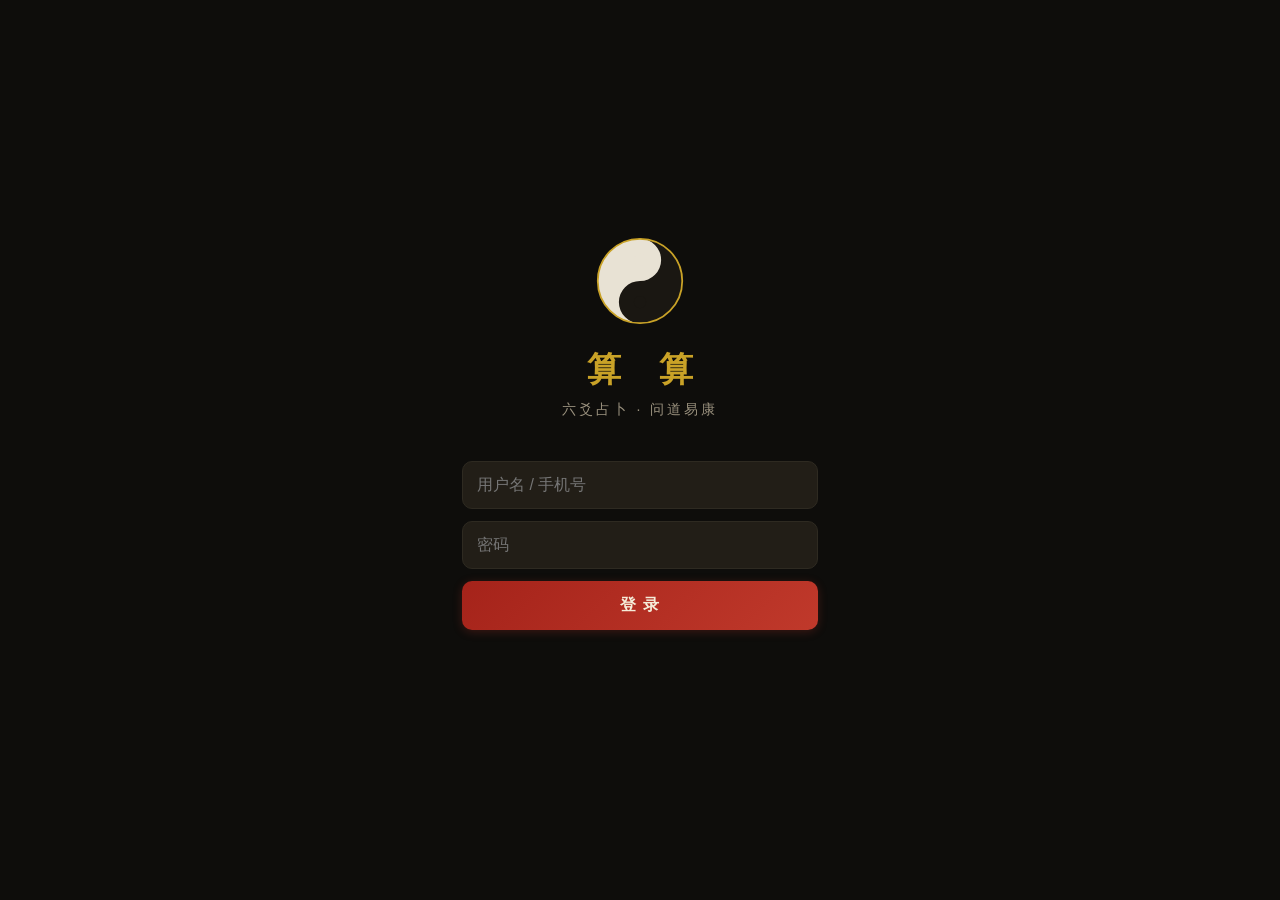
==== web/index.html @ 50149b10 "Add files via upload" ====
<!DOCTYPE html>
<html lang="zh-CN">
<head>
<meta charset="UTF-8">
<meta name="viewport" content="width=device-width, initial-scale=1.0, maximum-scale=1.0, user-scalable=no, viewport-fit=cover">
<meta name="theme-color" content="#0e0d0b">
<title>算算 · 六爻占卜</title>
<link rel="stylesheet" href="css/style.css">
</head>
<body>

<!-- 登录页 -->
<section id="page-login" class="page">
  <div class="login-wrap">
    <div class="login-logo">
      <svg viewBox="0 0 100 100" width="88" height="88" aria-label="太极">
        <circle cx="50" cy="50" r="48" fill="#e8e2d4"/>
        <path d="M50 2 A48 48 0 0 1 50 98 A24 24 0 0 1 50 50 A24 24 0 0 0 50 2" fill="#1a1712"/>
        <circle cx="50" cy="26" r="7" fill="#e8e2d4"/>
        <circle cx="50" cy="74" r="7" fill="#1a1712"/>
        <circle cx="50" cy="50" r="48" fill="none" stroke="#c9a227" stroke-width="2"/>
      </svg>
    </div>
    <h1 class="login-title">算 算</h1>
    <p class="login-sub">六爻占卜 · 问道易康</p>
    <div class="login-form">
      <input id="login-username" type="text" inputmode="text" placeholder="用户名 / 手机号" autocomplete="off">
      <input id="login-password" type="password" placeholder="密码" autocomplete="off">
      <button id="login-btn" class="btn btn-primary">登 录</button>
      <p id="login-error" class="login-error"></p>
    </div>
  </div>
</section>

<!-- 主页 · 起卦 -->
<section id="page-home" class="page">
  <header class="page-header">
    <h2>起卦</h2>
    <div class="header-clock" id="home-clock"></div>
  </header>
  <div class="page-body">
    <div class="mode-switch">
      <button class="mode-pill active" data-mode="问道">问 道</button>
      <button class="mode-pill" data-mode="易康">易 康</button>
    </div>
    <p class="mode-desc" id="mode-desc">问道模式：周易六爻解卦，兼融诗词国学、佛道经典</p>
    <textarea id="matter-input" rows="3" placeholder="请默念所占之事，然后写在这里…&#10;例如：近期事业走向如何？"></textarea>
    <button id="cast-btn" class="btn btn-primary btn-big">开始起卦</button>
    <p class="cast-hint">心诚则灵 · 一事一占</p>
  </div>
</section>

<!-- 结果页 -->
<section id="page-result" class="page">
  <header class="page-header">
    <button class="btn-back" data-go="home">‹ 返回</button>
    <h2>卦象</h2>
    <span class="header-spacer"></span>
  </header>
  <div class="page-body" id="result-body"></div>
</section>

<!-- 历史页 -->
<section id="page-history" class="page">
  <header class="page-header">
    <h2>历史记录</h2>
    <span class="header-spacer"></span>
  </header>
  <div class="page-body" id="history-body"></div>
</section>

<!-- 历史详情页 -->
<section id="page-history-detail" class="page">
  <header class="page-header">
    <button class="btn-back" data-go="history">‹ 返回</button>
    <h2>卦象详情</h2>
    <span class="header-spacer"></span>
  </header>
  <div class="page-body" id="history-detail-body"></div>
</section>

<!-- 备注页 -->
<section id="page-notes" class="page">
  <header class="page-header">
    <h2>卦象备注</h2>
    <span class="header-spacer"></span>
  </header>
  <div class="page-body" id="notes-body"></div>
</section>

<!-- 设置页 -->
<section id="page-settings" class="page">
  <header class="page-header">
    <h2>设置</h2>
    <span class="header-spacer"></span>
  </header>
  <div class="page-body">
    <div class="settings-group">
      <h3>DeepSeek API</h3>
      <label class="settings-label">API Key（用于 AI 解卦）</label>
      <div class="key-row">
        <input id="api-key-input" type="password" placeholder="sk-...">
        <button id="api-key-toggle" class="btn btn-ghost">显示</button>
      </div>
      <button id="api-key-save" class="btn btn-secondary">保存 Key</button>
      <p class="settings-hint" id="api-key-hint"></p>
    </div>
    <div class="settings-group">
      <h3>随喜</h3>
      <button id="goto-donation" class="btn btn-secondary">随喜支持 ♥</button>
    </div>
    <div class="settings-group">
      <h3>授权管理</h3>
      <div id="admin-lock">
        <input id="admin-pwd-input" type="password" placeholder="管理密码（默认 admin123）">
        <button id="admin-unlock-btn" class="btn btn-secondary">进入授权管理</button>
        <p class="settings-hint" id="admin-lock-hint"></p>
      </div>
      <div id="admin-panel" class="hidden">
        <div id="admin-user-list"></div>
        <div class="admin-add">
          <h4>添加授权用户</h4>
          <input id="add-username" type="text" placeholder="用户名">
          <input id="add-password" type="text" placeholder="密码">
          <input id="add-expire" type="text" placeholder="有效期，如 2027/12/31">
          <button id="add-user-btn" class="btn btn-secondary">添加</button>
        </div>
        <div class="admin-pwd-change">
          <h4>修改管理密码</h4>
          <input id="new-admin-pwd" type="password" placeholder="新管理密码（至少4位）">
          <button id="change-admin-pwd-btn" class="btn btn-secondary">修改</button>
        </div>
        <p class="settings-hint" id="admin-panel-hint"></p>
      </div>
    </div>
    <div class="settings-group danger">
      <h3>数据</h3>
      <button id="clear-history-btn" class="btn btn-danger">清空历史记录</button>
      <p class="settings-hint" id="clear-hint"></p>
    </div>
    <div class="settings-group">
      <button id="logout-btn" class="btn btn-ghost">退出登录</button>
    </div>
    <p class="app-version">算算 v1.0 · 六爻占卜</p>
  </div>
</section>

<!-- 随喜页 -->
<section id="page-donation" class="page">
  <header class="page-header">
    <button class="btn-back" data-go="settings">‹ 返回</button>
    <h2>随喜支持</h2>
    <span class="header-spacer"></span>
  </header>
  <div class="page-body donation-body">
    <p class="donation-text">若此应用对您有所帮助<br>欢迎随喜支持，功德无量</p>
    <div class="qr-frame">
      <img id="donation-qr" src="https://mathlan.oss-cn-beijing.aliyuncs.com/liuyao.png" alt="收款码">
      <div id="donation-qr-fallback" class="qr-fallback hidden">收款码加载失败<br>请检查网络后重试</div>
    </div>
    <p class="donation-thanks">感谢您的慷慨与支持</p>
  </div>
</section>

<!-- 底部导航 -->
<nav id="bottom-nav" class="hidden">
  <button data-nav="home" class="nav-item"><span class="nav-icon">☰</span>起卦</button>
  <button data-nav="history" class="nav-item"><span class="nav-icon">⏱</span>历史</button>
  <button data-nav="notes" class="nav-item"><span class="nav-icon">✎</span>备注</button>
  <button data-nav="settings" class="nav-item"><span class="nav-icon">⚙</span>设置</button>
</nav>

<!-- 弹窗 -->
<div id="modal-mask" class="hidden">
  <div id="modal-box">
    <p id="modal-text"></p>
    <div class="modal-btns">
      <button id="modal-cancel" class="btn btn-ghost">取消</button>
      <button id="modal-ok" class="btn btn-danger">确认</button>
    </div>
  </div>
</div>

<script src="js/data.js"></script>
<script src="js/lunar.js"></script>
<script src="js/core.js"></script>
<script src="js/storage.js"></script>
<script src="js/auth.js"></script>
<script src="js/api.js"></script>
<script src="js/app.js"></script>
</body>
</html>
---- web/css/style.css ----
/* 算算 · 深色卦盘风格 */
* { margin: 0; padding: 0; box-sizing: border-box; -webkit-tap-highlight-color: transparent; }

:root {
  --bg: #0e0d0b;
  --bg-card: #1a1712;
  --bg-input: #221e17;
  --text: #e8e2d4;
  --text-dim: #9a917e;
  --gold: #c9a227;
  --cinnabar: #c0392b;
  --line: #2e2a21;
}

html, body {
  height: 100%;
  background: var(--bg);
  color: var(--text);
  font-family: "PingFang SC", "Hiragino Sans GB", "Microsoft YaHei", "Noto Sans SC", sans-serif;
  font-size: 16px;
  overscroll-behavior: none;
}

.hidden { display: none !important; }

/* ---------- 页面框架 ---------- */
.page {
  display: none;
  min-height: 100vh;
  min-height: 100dvh;
  flex-direction: column;
  padding-bottom: calc(72px + env(safe-area-inset-bottom));
}
.page.active { display: flex; }
#page-login.active, #page-donation.active { padding-bottom: 0; }

.page-header {
  display: flex;
  align-items: center;
  justify-content: space-between;
  padding: calc(14px + env(safe-area-inset-top)) 18px 14px;
  border-bottom: 1px solid var(--line);
  background: var(--bg);
  position: sticky;
  top: 0;
  z-index: 10;
}
.page-header h2 {
  font-size: 19px;
  font-weight: 600;
  letter-spacing: 2px;
  color: var(--gold);
}
.header-spacer { width: 56px; }
.header-clock { font-size: 13px; color: var(--text-dim); font-variant-numeric: tabular-nums; }

.page-body { flex: 1; padding: 18px; }

.btn-back {
  background: none; border: none; color: var(--gold);
  font-size: 16px; padding: 4px 8px; width: 56px; text-align: left;
  font-family: inherit;
}

/* ---------- 按钮 / 输入 ---------- */
.btn {
  display: block; width: 100%;
  border: none; border-radius: 10px;
  padding: 14px; font-size: 16px; font-family: inherit;
  letter-spacing: 1px; cursor: pointer;
}
.btn:active { opacity: 0.82; }
.btn-primary {
  background: linear-gradient(135deg, #a5231a, var(--cinnabar));
  color: #f5ecd9; font-weight: 600;
  box-shadow: 0 2px 10px rgba(192, 57, 43, 0.25);
}
.btn-big { padding: 17px; font-size: 18px; letter-spacing: 4px; margin-top: 20px; }
.btn-secondary {
  background: var(--bg-input); color: var(--gold);
  border: 1px solid var(--line); margin-top: 10px;
}
.btn-ghost { background: none; color: var(--text-dim); border: 1px solid var(--line); margin-top: 10px; }
.btn-danger {
  background: none; color: var(--cinnabar);
  border: 1px solid var(--cinnabar);
}

input, textarea {
  width: 100%;
  background: var(--bg-input);
  border: 1px solid var(--line);
  border-radius: 10px;
  color: var(--text);
  padding: 14px;
  font-size: 16px;
  font-family: inherit;
  outline: none;
  margin-bottom: 12px;
}
input:focus, textarea:focus { border-color: var(--gold); }
textarea { resize: none; line-height: 1.7; }

/* ---------- 登录页 ---------- */
.login-wrap {
  flex: 1; display: flex; flex-direction: column;
  align-items: center; justify-content: center;
  padding: 32px; max-width: 420px; margin: 0 auto; width: 100%;
}
.login-logo { margin-bottom: 18px; }
.login-title {
  font-size: 34px; letter-spacing: 14px; text-indent: 14px;
  color: var(--gold); font-weight: 600; margin-bottom: 8px;
}
.login-sub { color: var(--text-dim); font-size: 14px; letter-spacing: 3px; margin-bottom: 42px; }
.login-form { width: 100%; }
.login-error { color: var(--cinnabar); font-size: 14px; text-align: center; margin-top: 14px; min-height: 20px; }

/* ---------- 主页 ---------- */
.mode-switch { display: flex; gap: 12px; margin-bottom: 10px; }
.mode-pill {
  flex: 1; padding: 14px; border-radius: 999px;
  background: var(--bg-input); border: 1px solid var(--line);
  color: var(--text-dim); font-size: 17px; letter-spacing: 4px;
  font-family: inherit;
}
.mode-pill.active {
  background: rgba(201, 162, 39, 0.12);
  border-color: var(--gold); color: var(--gold); font-weight: 600;
}
.mode-desc { font-size: 13px; color: var(--text-dim); margin-bottom: 16px; line-height: 1.6; }
.cast-hint { text-align: center; color: var(--text-dim); font-size: 13px; margin-top: 16px; letter-spacing: 2px; }

/* ---------- 卦象排盘 ---------- */
.divi-meta {
  background: var(--bg-card); border: 1px solid var(--line);
  border-radius: 12px; padding: 14px 16px; margin-bottom: 16px;
  font-size: 14px; line-height: 2; color: var(--text-dim);
}
.divi-meta b { color: var(--text); font-weight: 600; }
.divi-matter { color: var(--gold); }

.hex-panel {
  background: var(--bg-card); border: 1px solid var(--line);
  border-radius: 12px; padding: 16px; margin-bottom: 16px;
}
.hex-panel.changed { border-color: rgba(192, 57, 43, 0.4); }
.hex-head { display: flex; align-items: baseline; justify-content: space-between; margin-bottom: 6px; }
.hex-tag { font-size: 13px; color: var(--text-dim); letter-spacing: 2px; }
.hex-tag.changed-tag { color: var(--cinnabar); }
.hex-name { font-size: 22px; font-weight: 600; color: var(--gold); }
.hex-judgment { font-size: 14px; color: var(--text-dim); margin-bottom: 4px; }
.hex-gong { font-size: 13px; color: var(--text-dim); margin-bottom: 14px; }

.yao-row {
  display: flex; align-items: center; gap: 10px;
  padding: 7px 0; border-bottom: 1px dashed rgba(46, 42, 33, 0.7);
}
.yao-row:last-child { border-bottom: none; }
.yao-fig { width: 92px; flex-shrink: 0; display: flex; align-items: center; gap: 6px; }
.yao-bar { height: 12px; border-radius: 2px; background: var(--text); flex: 1; }
.yao-bar.yin { flex: 0 0 40px; }
.yao-mark { color: var(--cinnabar); font-size: 15px; width: 16px; text-align: center; font-weight: 700; }
.yao-info { flex: 1; font-size: 13px; line-height: 1.7; }
.yao-line1 { color: var(--text); }
.yao-line1 .lq { color: var(--gold); }
.yao-line2 { color: var(--text-dim); font-size: 12px; }
.yao-pos { color: var(--text-dim); font-size: 12px; width: 34px; flex-shrink: 0; text-align: right; }
.shi-ying-badge {
  display: inline-block; font-size: 11px; color: var(--bg);
  background: var(--gold); border-radius: 4px; padding: 0 5px;
  margin-left: 6px; line-height: 18px;
}
.shi-ying-badge.ying { background: none; color: var(--gold); border: 1px solid var(--gold); }

.hex-yaoci { margin-top: 12px; font-size: 13px; color: var(--text-dim); line-height: 1.9; }
.hex-yaoci p b { color: var(--text); font-weight: 500; }

.note-block {
  margin-top: 12px; padding-top: 12px;
  border-top: 1px solid var(--line);
  font-size: 13px; color: var(--text-dim); line-height: 1.8;
}
.note-block b { color: var(--gold); }

.result-actions { margin: 8px 0 20px; }
.ai-result {
  background: var(--bg-card); border: 1px solid rgba(201, 162, 39, 0.35);
  border-radius: 12px; padding: 16px; margin-bottom: 16px;
  font-size: 15px; line-height: 2; white-space: pre-wrap; word-break: break-word;
}
.ai-result .ai-cursor { color: var(--gold); }
.ai-loading { text-align: center; color: var(--text-dim); padding: 20px; font-size: 14px; letter-spacing: 1px; }

/* ---------- 历史 ---------- */
.history-item {
  background: var(--bg-card); border: 1px solid var(--line);
  border-radius: 12px; padding: 14px 16px; margin-bottom: 12px;
}
.history-item .hi-top { display: flex; justify-content: space-between; align-items: baseline; }
.history-item .hi-hex { font-size: 17px; color: var(--gold); font-weight: 600; }
.history-item .hi-time { font-size: 12px; color: var(--text-dim); font-variant-numeric: tabular-nums; }
.history-item .hi-matter { font-size: 14px; color: var(--text); margin-top: 6px; }
.history-item .hi-mode { font-size: 12px; color: var(--text-dim); margin-top: 4px; }
.history-item .hi-actions { display: flex; gap: 10px; margin-top: 10px; }
.history-item .hi-actions .btn { padding: 8px; font-size: 13px; margin: 0; }

.empty-state { text-align: center; color: var(--text-dim); padding: 60px 20px; font-size: 14px; line-height: 2; }

/* ---------- 备注 ---------- */
.note-item {
  background: var(--bg-card); border: 1px solid var(--line);
  border-radius: 12px; padding: 14px 16px; margin-bottom: 12px;
}
.note-item .ni-name { font-size: 16px; color: var(--gold); font-weight: 600; margin-bottom: 6px; }
.note-item .ni-text { font-size: 14px; color: var(--text); line-height: 1.8; white-space: pre-wrap; }
.note-item .ni-actions { display: flex; gap: 10px; margin-top: 10px; }
.note-item .ni-actions .btn { padding: 8px; font-size: 13px; margin: 0; }

/* ---------- 设置 ---------- */
.settings-group {
  background: var(--bg-card); border: 1px solid var(--line);
  border-radius: 12px; padding: 16px; margin-bottom: 14px;
}
.settings-group h3 { font-size: 15px; color: var(--gold); margin-bottom: 12px; letter-spacing: 1px; }
.settings-group h4 { font-size: 14px; color: var(--text); margin: 14px 0 10px; }
.settings-label { display: block; font-size: 13px; color: var(--text-dim); margin-bottom: 8px; }
.settings-hint { font-size: 13px; color: var(--text-dim); margin-top: 10px; min-height: 18px; line-height: 1.6; }
.settings-hint.ok { color: #6a8f5f; }
.settings-hint.err { color: var(--cinnabar); }
.key-row { display: flex; gap: 10px; }
.key-row input { flex: 1; }
.key-row .btn { width: 76px; padding: 0; margin: 0 0 12px; }
.admin-add, .admin-pwd-change { border-top: 1px dashed var(--line); margin-top: 14px; padding-top: 4px; }
.admin-user-row {
  display: flex; align-items: center; justify-content: space-between;
  padding: 10px 0; border-bottom: 1px dashed var(--line); font-size: 14px;
}
.admin-user-row .au-info { flex: 1; line-height: 1.6; }
.admin-user-row .au-name { color: var(--text); }
.admin-user-row .au-exp { font-size: 12px; color: var(--text-dim); }
.admin-user-row .au-exp.expired { color: var(--cinnabar); }
.admin-user-row .btn { width: 64px; padding: 7px; font-size: 12px; margin: 0; }
.app-version { text-align: center; color: var(--text-dim); font-size: 12px; margin-top: 10px; letter-spacing: 1px; }

/* ---------- 随喜 ---------- */
.donation-body { display: flex; flex-direction: column; align-items: center; padding-top: 36px; }
.donation-text { text-align: center; font-size: 16px; line-height: 2.2; color: var(--text); letter-spacing: 2px; margin-bottom: 28px; }
.qr-frame {
  width: 260px; height: 260px; border-radius: 16px;
  border: 1px solid var(--gold); padding: 10px; background: #fff;
  display: flex; align-items: center; justify-content: center;
}
.qr-frame img { width: 100%; height: 100%; object-fit: contain; border-radius: 8px; }
.qr-fallback { color: #666; text-align: center; font-size: 14px; line-height: 2; }
.donation-thanks { margin-top: 28px; color: var(--gold); font-size: 15px; letter-spacing: 3px; }

/* ---------- 底部导航 ---------- */
#bottom-nav {
  position: fixed; left: 0; right: 0; bottom: 0;
  display: flex; background: rgba(14, 13, 11, 0.96);
  border-top: 1px solid var(--line);
  padding-bottom: env(safe-area-inset-bottom);
  z-index: 20;
}
.nav-item {
  flex: 1; background: none; border: none;
  color: var(--text-dim); font-size: 12px;
  padding: 10px 0 8px; font-family: inherit;
  display: flex; flex-direction: column; align-items: center; gap: 3px;
}
.nav-item .nav-icon { font-size: 19px; }
.nav-item.active { color: var(--gold); }

/* ---------- 弹窗 ---------- */
#modal-mask {
  position: fixed; inset: 0; background: rgba(0, 0, 0, 0.65);
  display: flex; align-items: center; justify-content: center; z-index: 100;
  padding: 32px;
}
#modal-box {
  background: var(--bg-card); border: 1px solid var(--line);
  border-radius: 14px; padding: 22px; width: 100%; max-width: 340px;
}
#modal-text { font-size: 15px; line-height: 1.9; margin-bottom: 20px; }
.modal-btns { display: flex; gap: 12px; }
.modal-btns .btn { margin: 0; padding: 11px; font-size: 15px; }

/* ---------- 备注编辑弹层 ---------- */
.note-editor { margin-top: 10px; }
.note-editor textarea { min-height: 110px; }
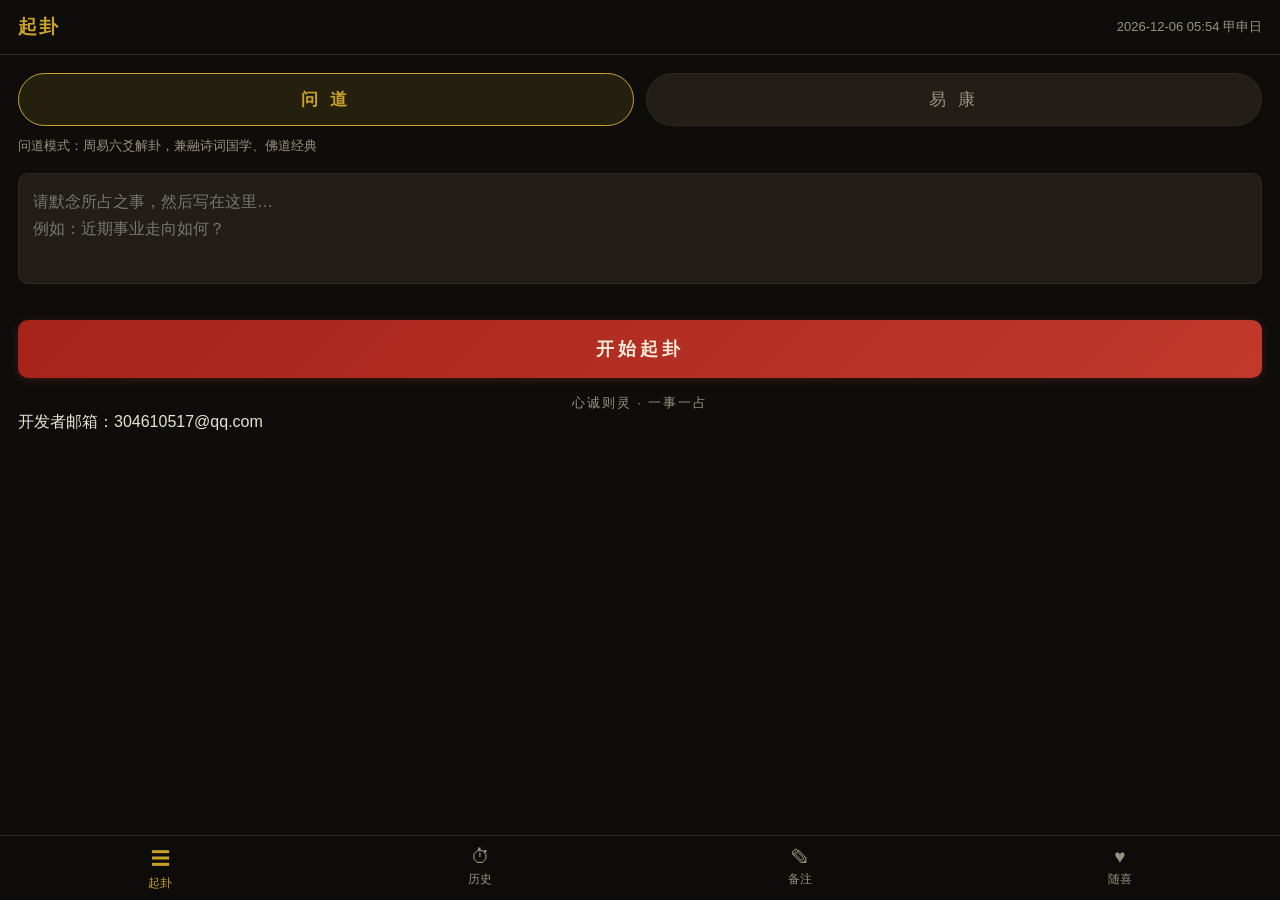
==== commit c5820c10: "Add files via upload" ====
--- a/web/index.html
+++ b/web/index.html
@@ -8,29 +8,6 @@
 <link rel="stylesheet" href="css/style.css">
 </head>
 <body>
-
-<!-- 登录页 -->
-<section id="page-login" class="page">
-  <div class="login-wrap">
-    <div class="login-logo">
-      <svg viewBox="0 0 100 100" width="88" height="88" aria-label="太极">
-        <circle cx="50" cy="50" r="48" fill="#e8e2d4"/>
-        <path d="M50 2 A48 48 0 0 1 50 98 A24 24 0 0 1 50 50 A24 24 0 0 0 50 2" fill="#1a1712"/>
-        <circle cx="50" cy="26" r="7" fill="#e8e2d4"/>
-        <circle cx="50" cy="74" r="7" fill="#1a1712"/>
-        <circle cx="50" cy="50" r="48" fill="none" stroke="#c9a227" stroke-width="2"/>
-      </svg>
-    </div>
-    <h1 class="login-title">算 算</h1>
-    <p class="login-sub">六爻占卜 · 问道易康</p>
-    <div class="login-form">
-      <input id="login-username" type="text" inputmode="text" placeholder="用户名 / 手机号" autocomplete="off">
-      <input id="login-password" type="password" placeholder="密码" autocomplete="off">
-      <button id="login-btn" class="btn btn-primary">登 录</button>
-      <p id="login-error" class="login-error"></p>
-    </div>
-  </div>
-</section>
 
 <!-- 主页 · 起卦 -->
 <section id="page-home" class="page">
@@ -47,6 +24,10 @@
     <textarea id="matter-input" rows="3" placeholder="请默念所占之事，然后写在这里…&#10;例如：近期事业走向如何？"></textarea>
     <button id="cast-btn" class="btn btn-primary btn-big">开始起卦</button>
     <p class="cast-hint">心诚则灵 · 一事一占</p>
+    <div class="dev-footer">
+      <div class="dev-footer-line"></div>
+      <p>开发者邮箱：304610517@qq.com</p>
+    </div>
   </div>
 </section>
 
@@ -88,67 +69,9 @@
   <div class="page-body" id="notes-body"></div>
 </section>
 
-<!-- 设置页 -->
-<section id="page-settings" class="page">
-  <header class="page-header">
-    <h2>设置</h2>
-    <span class="header-spacer"></span>
-  </header>
-  <div class="page-body">
-    <div class="settings-group">
-      <h3>DeepSeek API</h3>
-      <label class="settings-label">API Key（用于 AI 解卦）</label>
-      <div class="key-row">
-        <input id="api-key-input" type="password" placeholder="sk-...">
-        <button id="api-key-toggle" class="btn btn-ghost">显示</button>
-      </div>
-      <button id="api-key-save" class="btn btn-secondary">保存 Key</button>
-      <p class="settings-hint" id="api-key-hint"></p>
-    </div>
-    <div class="settings-group">
-      <h3>随喜</h3>
-      <button id="goto-donation" class="btn btn-secondary">随喜支持 ♥</button>
-    </div>
-    <div class="settings-group">
-      <h3>授权管理</h3>
-      <div id="admin-lock">
-        <input id="admin-pwd-input" type="password" placeholder="管理密码（默认 admin123）">
-        <button id="admin-unlock-btn" class="btn btn-secondary">进入授权管理</button>
-        <p class="settings-hint" id="admin-lock-hint"></p>
-      </div>
-      <div id="admin-panel" class="hidden">
-        <div id="admin-user-list"></div>
-        <div class="admin-add">
-          <h4>添加授权用户</h4>
-          <input id="add-username" type="text" placeholder="用户名">
-          <input id="add-password" type="text" placeholder="密码">
-          <input id="add-expire" type="text" placeholder="有效期，如 2027/12/31">
-          <button id="add-user-btn" class="btn btn-secondary">添加</button>
-        </div>
-        <div class="admin-pwd-change">
-          <h4>修改管理密码</h4>
-          <input id="new-admin-pwd" type="password" placeholder="新管理密码（至少4位）">
-          <button id="change-admin-pwd-btn" class="btn btn-secondary">修改</button>
-        </div>
-        <p class="settings-hint" id="admin-panel-hint"></p>
-      </div>
-    </div>
-    <div class="settings-group danger">
-      <h3>数据</h3>
-      <button id="clear-history-btn" class="btn btn-danger">清空历史记录</button>
-      <p class="settings-hint" id="clear-hint"></p>
-    </div>
-    <div class="settings-group">
-      <button id="logout-btn" class="btn btn-ghost">退出登录</button>
-    </div>
-    <p class="app-version">算算 v1.0 · 六爻占卜</p>
-  </div>
-</section>
-
 <!-- 随喜页 -->
 <section id="page-donation" class="page">
   <header class="page-header">
-    <button class="btn-back" data-go="settings">‹ 返回</button>
     <h2>随喜支持</h2>
     <span class="header-spacer"></span>
   </header>
@@ -163,11 +86,11 @@
 </section>
 
 <!-- 底部导航 -->
-<nav id="bottom-nav" class="hidden">
+<nav id="bottom-nav">
   <button data-nav="home" class="nav-item"><span class="nav-icon">☰</span>起卦</button>
   <button data-nav="history" class="nav-item"><span class="nav-icon">⏱</span>历史</button>
   <button data-nav="notes" class="nav-item"><span class="nav-icon">✎</span>备注</button>
-  <button data-nav="settings" class="nav-item"><span class="nav-icon">⚙</span>设置</button>
+  <button data-nav="donation" class="nav-item"><span class="nav-icon">♥</span>随喜</button>
 </nav>
 
 <!-- 弹窗 -->
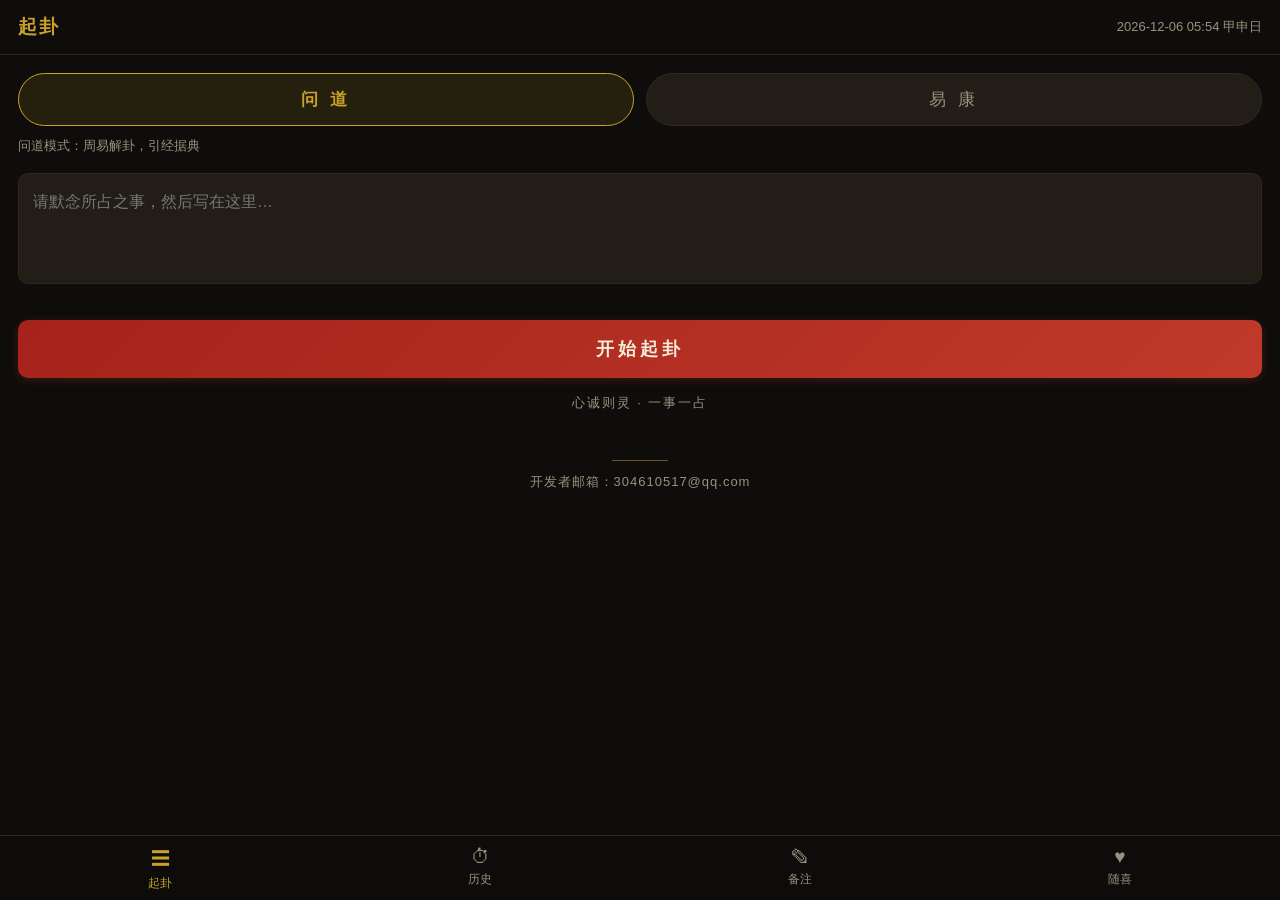
==== commit ff71ecad: "Add files via upload" ====
--- a/web/index.html
+++ b/web/index.html
@@ -5,6 +5,12 @@
 <meta name="viewport" content="width=device-width, initial-scale=1.0, maximum-scale=1.0, user-scalable=no, viewport-fit=cover">
 <meta name="theme-color" content="#0e0d0b">
 <title>算算 · 六爻占卜</title>
+<link rel="manifest" href="manifest.json">
+<meta name="mobile-web-app-capable" content="yes">
+<meta name="apple-mobile-web-app-capable" content="yes">
+<meta name="apple-mobile-web-app-status-bar-style" content="black-translucent">
+<meta name="apple-mobile-web-app-title" content="算算">
+<link rel="apple-touch-icon" href="icon-180.png">
 <link rel="stylesheet" href="css/style.css">
 </head>
 <body>
@@ -20,8 +26,8 @@
       <button class="mode-pill active" data-mode="问道">问 道</button>
       <button class="mode-pill" data-mode="易康">易 康</button>
     </div>
-    <p class="mode-desc" id="mode-desc">问道模式：周易六爻解卦，兼融诗词国学、佛道经典</p>
-    <textarea id="matter-input" rows="3" placeholder="请默念所占之事，然后写在这里…&#10;例如：近期事业走向如何？"></textarea>
+    <p class="mode-desc" id="mode-desc">问道模式：周易解卦，引经据典</p>
+    <textarea id="matter-input" rows="3" placeholder="请默念所占之事，然后写在这里…"></textarea>
     <button id="cast-btn" class="btn btn-primary btn-big">开始起卦</button>
     <p class="cast-hint">心诚则灵 · 一事一占</p>
     <div class="dev-footer">
@@ -77,9 +83,21 @@
   </header>
   <div class="page-body donation-body">
     <p class="donation-text">若此应用对您有所帮助<br>欢迎随喜支持，功德无量</p>
-    <div class="qr-frame">
-      <img id="donation-qr" src="https://mathlan.oss-cn-beijing.aliyuncs.com/liuyao.png" alt="收款码">
-      <div id="donation-qr-fallback" class="qr-fallback hidden">收款码加载失败<br>请检查网络后重试</div>
+    <div class="qr-row">
+      <div class="qr-item">
+        <div class="qr-frame">
+          <img id="reward-qr" src="reward.png" alt="赞赏码">
+          <div id="reward-qr-fallback" class="qr-fallback hidden">赞赏码加载失败<br>请检查网络后重试</div>
+        </div>
+        <p class="qr-label">赞赏码 · 长按识别</p>
+      </div>
+      <div class="qr-item">
+        <div class="qr-frame">
+          <img id="donation-qr" src="payment.png" alt="收款码">
+          <div id="donation-qr-fallback" class="qr-fallback hidden">收款码加载失败<br>请检查网络后重试</div>
+        </div>
+        <p class="qr-label">收款码 · 扫码支付</p>
+      </div>
     </div>
     <p class="donation-thanks">感谢您的慷慨与支持</p>
   </div>
--- a/web/css/style.css
+++ b/web/css/style.css
@@ -32,7 +32,6 @@
   padding-bottom: calc(72px + env(safe-area-inset-bottom));
 }
 .page.active { display: flex; }
-#page-login.active, #page-donation.active { padding-bottom: 0; }
 
 .page-header {
   display: flex;
@@ -116,6 +115,14 @@
 .login-form { width: 100%; }
 .login-error { color: var(--cinnabar); font-size: 14px; text-align: center; margin-top: 14px; min-height: 20px; }
 
+/* ---------- 开发者页脚 ---------- */
+.dev-footer { margin-top: 48px; text-align: center; }
+.dev-footer-line {
+  width: 56px; height: 1px; background: var(--gold);
+  opacity: 0.5; margin: 0 auto 12px;
+}
+.dev-footer p { color: var(--text-dim); font-size: 13px; letter-spacing: 1px; }
+
 /* ---------- 主页 ---------- */
 .mode-switch { display: flex; gap: 12px; margin-bottom: 10px; }
 .mode-pill {
@@ -158,8 +165,7 @@
 }
 .yao-row:last-child { border-bottom: none; }
 .yao-fig { width: 92px; flex-shrink: 0; display: flex; align-items: center; gap: 6px; }
-.yao-bar { height: 12px; border-radius: 2px; background: var(--text); flex: 1; }
-.yao-bar.yin { flex: 0 0 40px; }
+.yao-bar { height: 12px; border-radius: 2px; background: var(--text); flex: 1; min-width: 0; }
 .yao-mark { color: var(--cinnabar); font-size: 15px; width: 16px; text-align: center; font-weight: 700; }
 .yao-info { flex: 1; font-size: 13px; line-height: 1.7; }
 .yao-line1 { color: var(--text); }
@@ -202,6 +208,7 @@
 .history-item .hi-time { font-size: 12px; color: var(--text-dim); font-variant-numeric: tabular-nums; }
 .history-item .hi-matter { font-size: 14px; color: var(--text); margin-top: 6px; }
 .history-item .hi-mode { font-size: 12px; color: var(--text-dim); margin-top: 4px; }
+.history-item .hi-ai { color: var(--gold); }
 .history-item .hi-actions { display: flex; gap: 10px; margin-top: 10px; }
 .history-item .hi-actions .btn { padding: 8px; font-size: 13px; margin: 0; }
 
@@ -246,14 +253,17 @@
 /* ---------- 随喜 ---------- */
 .donation-body { display: flex; flex-direction: column; align-items: center; padding-top: 36px; }
 .donation-text { text-align: center; font-size: 16px; line-height: 2.2; color: var(--text); letter-spacing: 2px; margin-bottom: 28px; }
+.qr-row { display: flex; flex-direction: column; gap: 22px; align-items: center; }
+.qr-item { display: flex; flex-direction: column; align-items: center; }
 .qr-frame {
-  width: 260px; height: 260px; border-radius: 16px;
-  border: 1px solid var(--gold); padding: 10px; background: #fff;
+  width: 200px; height: 200px; border-radius: 14px;
+  border: 1px solid var(--gold); padding: 9px; background: #fff;
   display: flex; align-items: center; justify-content: center;
 }
 .qr-frame img { width: 100%; height: 100%; object-fit: contain; border-radius: 8px; }
-.qr-fallback { color: #666; text-align: center; font-size: 14px; line-height: 2; }
-.donation-thanks { margin-top: 28px; color: var(--gold); font-size: 15px; letter-spacing: 3px; }
+.qr-fallback { color: #666; text-align: center; font-size: 12px; line-height: 1.8; }
+.qr-label { margin-top: 10px; font-size: 12px; color: var(--text-dim); letter-spacing: 1px; white-space: nowrap; }
+.donation-thanks { margin-top: 26px; color: var(--gold); font-size: 15px; letter-spacing: 3px; }
 
 /* ---------- 底部导航 ---------- */
 #bottom-nav {
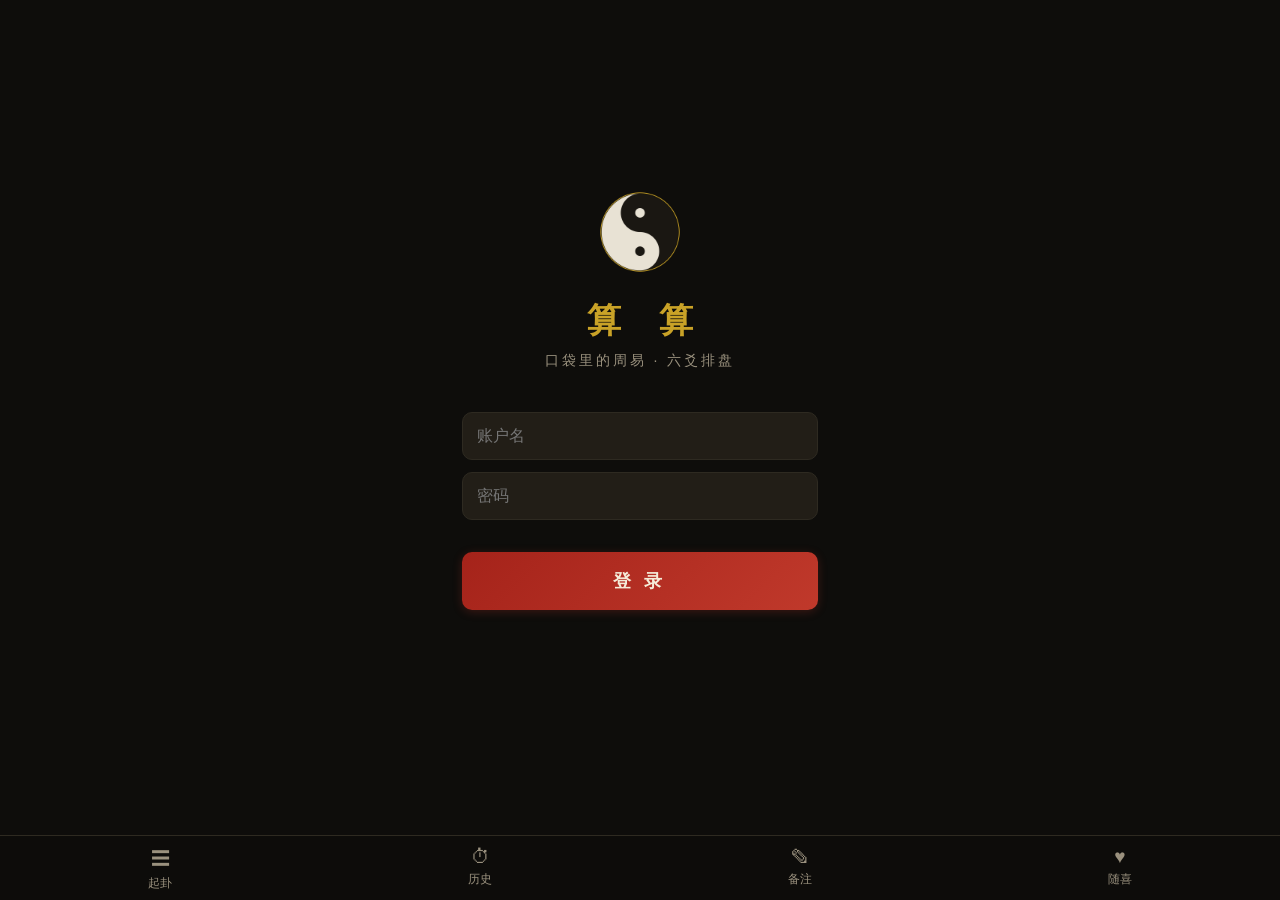
==== commit de752785: "Add files via upload" ====
--- a/web/index.html
+++ b/web/index.html
@@ -14,6 +14,21 @@
 <link rel="stylesheet" href="css/style.css">
 </head>
 <body>
+
+<!-- 登录页 -->
+<section id="page-login" class="page active">
+  <div class="login-wrap">
+    <img class="login-logo" src="icon-512.png" width="96" height="96" alt="太极" style="border-radius: 50%;">
+    <h1 class="login-title">算 算</h1>
+    <p class="login-sub">口袋里的周易 · 六爻排盘</p>
+    <div class="login-form">
+      <input id="login-username" type="text" placeholder="账户名" autocomplete="username">
+      <input id="login-password" type="password" placeholder="密码" autocomplete="current-password">
+      <button id="login-btn" class="btn btn-primary btn-big">登 录</button>
+      <p class="login-error" id="login-error"></p>
+    </div>
+  </div>
+</section>
 
 <!-- 主页 · 起卦 -->
 <section id="page-home" class="page">
@@ -86,13 +101,6 @@
     <div class="qr-row">
       <div class="qr-item">
         <div class="qr-frame">
-          <img id="reward-qr" src="reward.png" alt="赞赏码">
-          <div id="reward-qr-fallback" class="qr-fallback hidden">赞赏码加载失败<br>请检查网络后重试</div>
-        </div>
-        <p class="qr-label">赞赏码 · 长按识别</p>
-      </div>
-      <div class="qr-item">
-        <div class="qr-frame">
           <img id="donation-qr" src="payment.png" alt="收款码">
           <div id="donation-qr-fallback" class="qr-fallback hidden">收款码加载失败<br>请检查网络后重试</div>
         </div>
@@ -102,6 +110,13 @@
     <p class="donation-thanks">感谢您的慷慨与支持</p>
   </div>
 </section>
+
+<!-- 二维码点按放大（App 内无浏览器长按菜单，点此全屏后截屏识别） -->
+<div id="qr-zoom-mask" class="qr-zoom-mask hidden">
+  <img id="qr-zoom-img" src="" alt="二维码放大">
+  <p class="qr-zoom-tip">截屏保存本图 → 打开微信「扫一扫」或长按识别<br>选择相册中的截图即可</p>
+  <p class="qr-zoom-close">点按任意处关闭</p>
+</div>
 
 <!-- 底部导航 -->
 <nav id="bottom-nav">
--- a/web/css/style.css
+++ b/web/css/style.css
@@ -264,6 +264,19 @@
 .qr-fallback { color: #666; text-align: center; font-size: 12px; line-height: 1.8; }
 .qr-label { margin-top: 10px; font-size: 12px; color: var(--text-dim); letter-spacing: 1px; white-space: nowrap; }
 .donation-thanks { margin-top: 26px; color: var(--gold); font-size: 15px; letter-spacing: 3px; }
+.qr-zoom-mask {
+  position: fixed; top: 0; left: 0; right: 0; bottom: 0; z-index: 100;
+  background: rgba(0,0,0,.93);
+  display: flex; flex-direction: column; align-items: center; justify-content: center;
+  padding: 24px;
+}
+.qr-zoom-mask.hidden { display: none; }
+.qr-zoom-mask img {
+  width: min(82vw, 420px); height: auto;
+  background: #fff; border-radius: 14px; padding: 10px;
+}
+.qr-zoom-tip { margin-top: 22px; color: var(--gold); font-size: 14px; line-height: 2; text-align: center; letter-spacing: 1px; }
+.qr-zoom-close { margin-top: 14px; color: var(--text-dim); font-size: 12px; letter-spacing: 2px; }
 
 /* ---------- 底部导航 ---------- */
 #bottom-nav {
@@ -284,7 +297,7 @@
 
 /* ---------- 弹窗 ---------- */
 #modal-mask {
-  position: fixed; inset: 0; background: rgba(0, 0, 0, 0.65);
+  position: fixed; top: 0; left: 0; right: 0; bottom: 0; background: rgba(0, 0, 0, 0.65);
   display: flex; align-items: center; justify-content: center; z-index: 100;
   padding: 32px;
 }
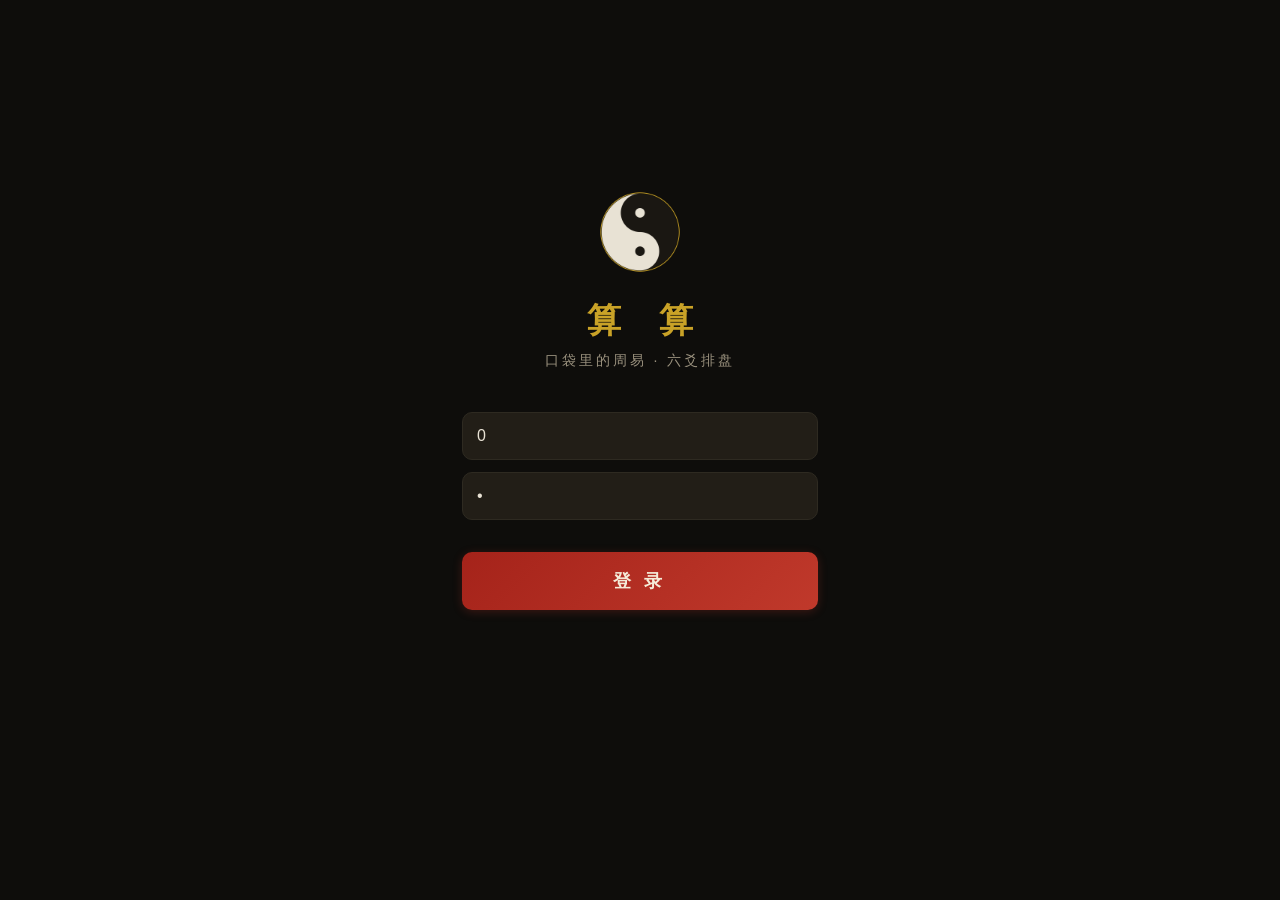
==== commit f315d508: "Add files via upload" ====
--- a/web/index.html
+++ b/web/index.html
@@ -46,8 +46,9 @@
     <button id="cast-btn" class="btn btn-primary btn-big">开始起卦</button>
     <p class="cast-hint">心诚则灵 · 一事一占</p>
     <div class="dev-footer">
+      <button id="logout-btn" class="btn btn-ghost">退出登录 · 返回登录页</button>
       <div class="dev-footer-line"></div>
-      <p>开发者邮箱：304610517@qq.com</p>
+      <p>开发者微信：mathlan3</p>
     </div>
   </div>
 </section>
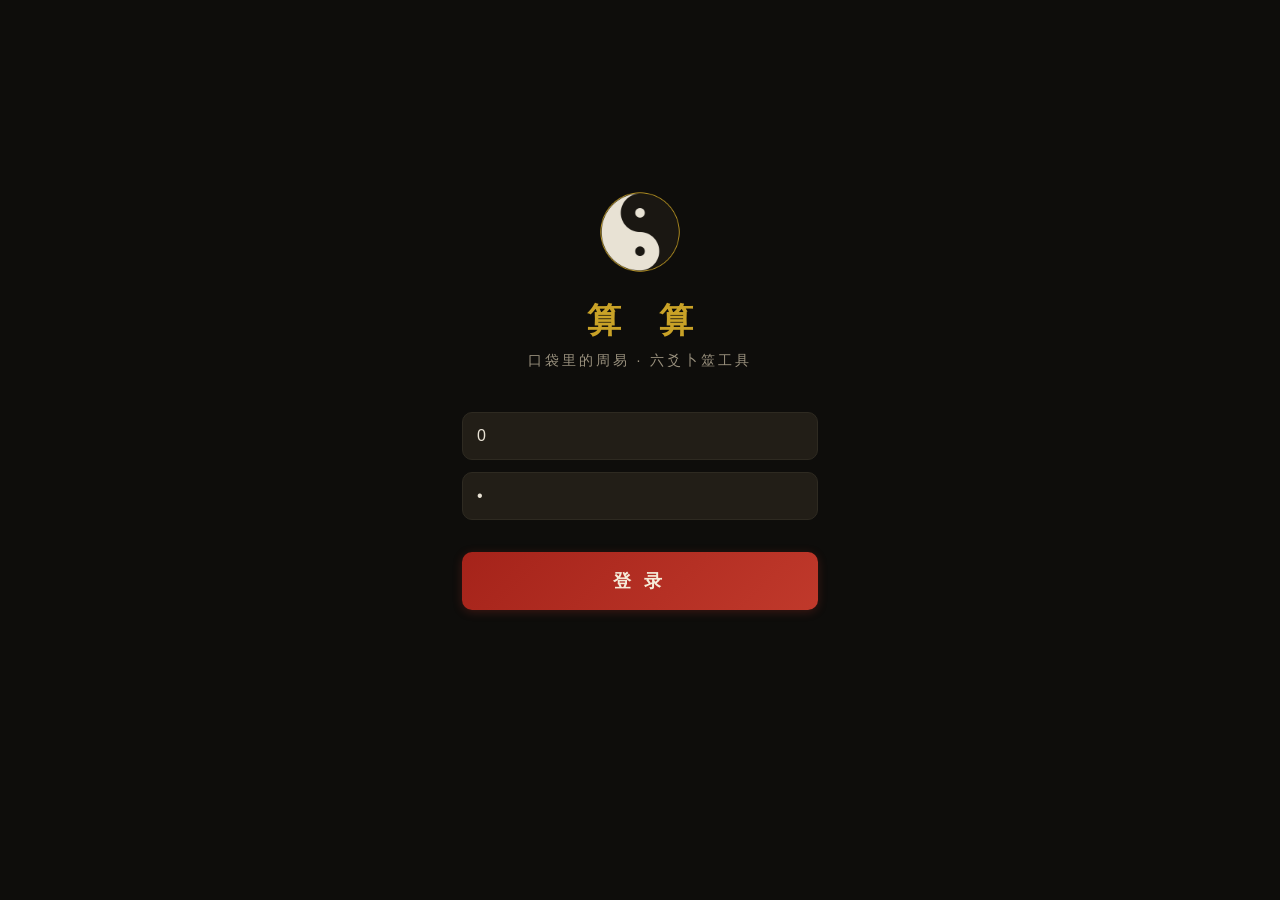
==== commit cf1bb721: "登录页副标题改为六爻卜筮工具" ====
--- a/web/index.html
+++ b/web/index.html
@@ -20,7 +20,7 @@
   <div class="login-wrap">
     <img class="login-logo" src="icon-512.png" width="96" height="96" alt="太极" style="border-radius: 50%;">
     <h1 class="login-title">算 算</h1>
-    <p class="login-sub">口袋里的周易 · 六爻排盘</p>
+    <p class="login-sub">口袋里的周易 · 六爻卜筮工具</p>
     <div class="login-form">
       <input id="login-username" type="text" placeholder="账户名" autocomplete="username">
       <input id="login-password" type="password" placeholder="密码" autocomplete="current-password">
